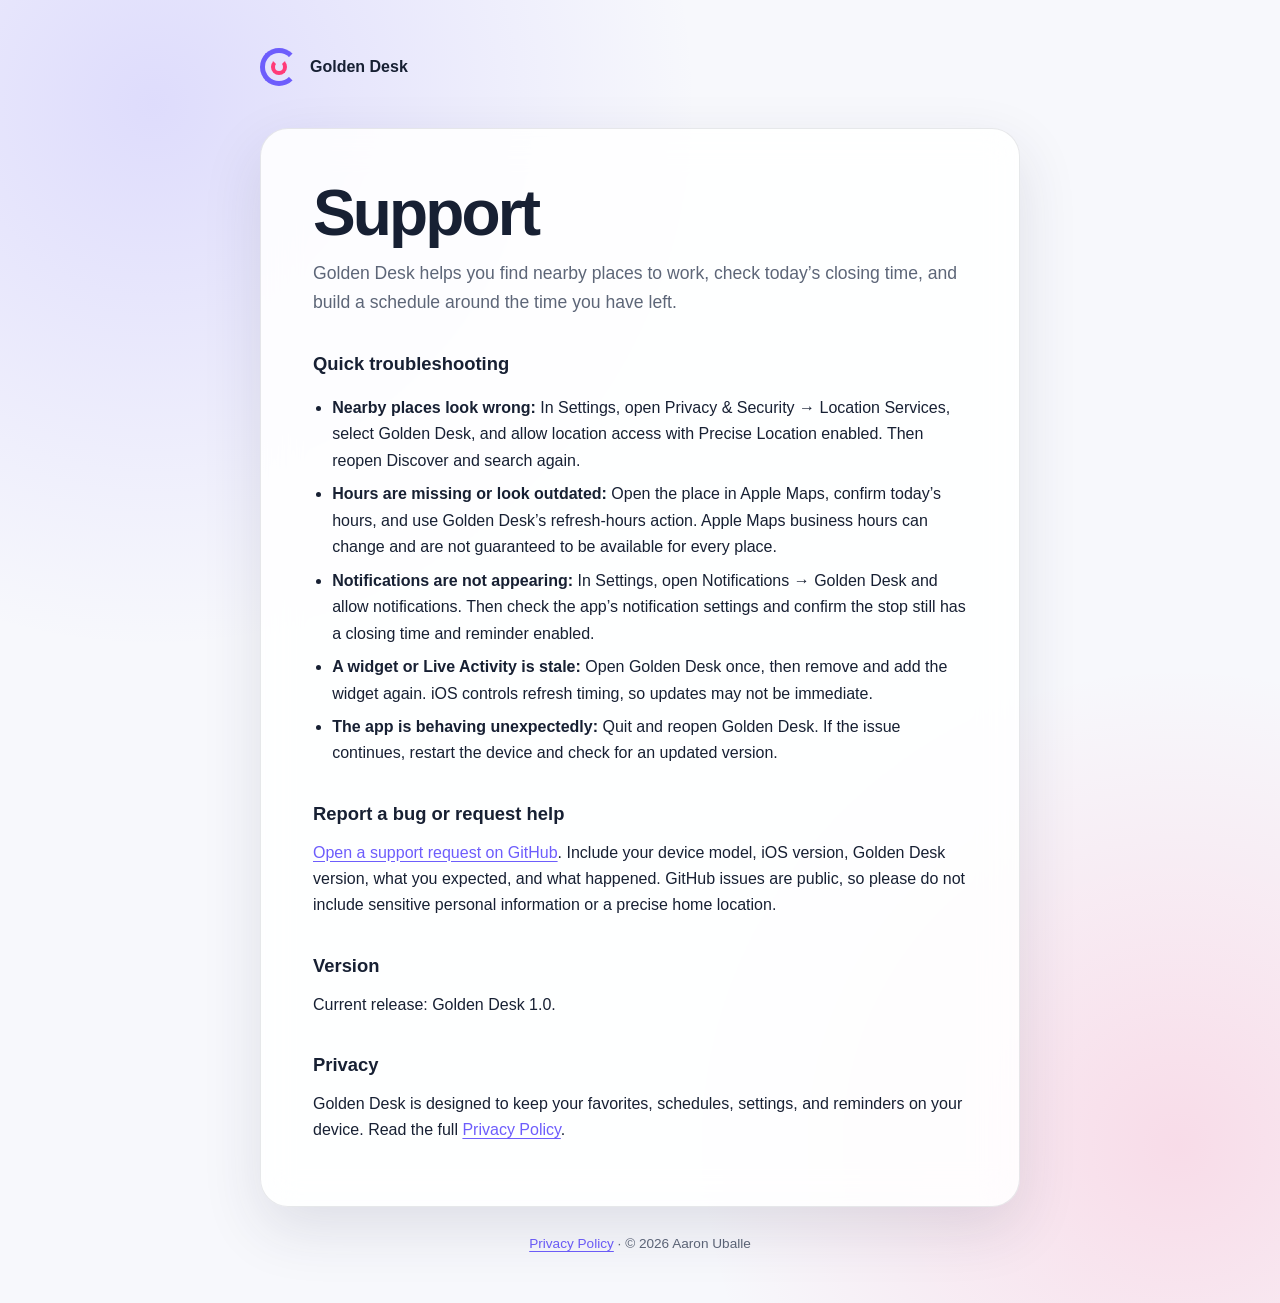
==== docs/golden-desk/support/index.html @ 46071faa "Add Golden Desk support and privacy pages" ====
<!doctype html>
<html lang="en">
<head>
  <meta charset="utf-8">
  <meta name="viewport" content="width=device-width, initial-scale=1">
  <meta name="description" content="Support for Golden Desk.">
  <title>Support — Golden Desk</title>
  <link rel="stylesheet" href="../../assets/styles.css">
</head>
<body>
  <main class="page">
    <a class="brand" href="../"><span class="rings" aria-hidden="true"></span>Golden Desk</a>
    <article class="card">
      <h1>Support</h1>
      <p class="lede">Golden Desk helps you find nearby places to work, check today’s closing time, and build a schedule around the time you have left.</p>
      <h2>Quick troubleshooting</h2>
      <ul>
        <li><strong>Nearby places look wrong:</strong> In Settings, open Privacy &amp; Security → Location Services, select Golden Desk, and allow location access with Precise Location enabled. Then reopen Discover and search again.</li>
        <li><strong>Hours are missing or look outdated:</strong> Open the place in Apple Maps, confirm today’s hours, and use Golden Desk’s refresh-hours action. Apple Maps business hours can change and are not guaranteed to be available for every place.</li>
        <li><strong>Notifications are not appearing:</strong> In Settings, open Notifications → Golden Desk and allow notifications. Then check the app’s notification settings and confirm the stop still has a closing time and reminder enabled.</li>
        <li><strong>A widget or Live Activity is stale:</strong> Open Golden Desk once, then remove and add the widget again. iOS controls refresh timing, so updates may not be immediate.</li>
        <li><strong>The app is behaving unexpectedly:</strong> Quit and reopen Golden Desk. If the issue continues, restart the device and check for an updated version.</li>
      </ul>
      <h2>Report a bug or request help</h2>
      <p><a href="https://github.com/ch1phead/app-support/issues/new">Open a support request on GitHub</a>. Include your device model, iOS version, Golden Desk version, what you expected, and what happened. GitHub issues are public, so please do not include sensitive personal information or a precise home location.</p>
      <h2>Version</h2>
      <p>Current release: Golden Desk 1.0.</p>
      <h2>Privacy</h2>
      <p>Golden Desk is designed to keep your favorites, schedules, settings, and reminders on your device. Read the full <a href="../privacy/">Privacy Policy</a>.</p>
    </article>
    <footer><a href="../privacy/">Privacy Policy</a> · © 2026 Aaron Uballe</footer>
  </main>
</body>
</html>
---- docs/assets/styles.css ----
:root {
  color-scheme: light dark;
  --background: #f7f8fc;
  --surface: rgba(255, 255, 255, 0.88);
  --text: #172033;
  --muted: #5d6678;
  --border: rgba(23, 32, 51, 0.1);
  --accent: #6d5dfc;
  --accent-secondary: #ff3b78;
  --shadow: 0 22px 60px rgba(41, 45, 74, 0.12);
}

@media (prefers-color-scheme: dark) {
  :root {
    --background: #0d1020;
    --surface: rgba(25, 29, 49, 0.9);
    --text: #f4f5fb;
    --muted: #b1b7c7;
    --border: rgba(255, 255, 255, 0.1);
    --shadow: 0 22px 60px rgba(0, 0, 0, 0.28);
  }
}

* { box-sizing: border-box; }
html { font-family: Inter, ui-rounded, "SF Pro Rounded", -apple-system, BlinkMacSystemFont, "Segoe UI", sans-serif; }

body {
  margin: 0;
  min-height: 100vh;
  color: var(--text);
  background:
    radial-gradient(circle at 12% 8%, rgba(109, 93, 252, 0.18), transparent 34rem),
    radial-gradient(circle at 92% 88%, rgba(255, 59, 120, 0.15), transparent 30rem),
    var(--background);
  line-height: 1.65;
}

a { color: var(--accent); text-underline-offset: 0.2em; }
a:hover { text-decoration-thickness: 2px; }

.page { width: min(760px, calc(100% - 32px)); margin: 0 auto; padding: 48px 0; }
.brand { display: inline-flex; align-items: center; gap: 12px; color: var(--text); font-weight: 750; text-decoration: none; }

.rings { position: relative; width: 38px; height: 38px; border: 5px solid var(--accent); border-right-color: transparent; border-radius: 50%; }
.rings::after { content: ""; position: absolute; inset: 6px; border: 4px solid var(--accent-secondary); border-top-color: transparent; border-radius: 50%; }

.card {
  margin-top: 34px;
  padding: clamp(24px, 6vw, 52px);
  background: var(--surface);
  border: 1px solid var(--border);
  border-radius: 28px;
  box-shadow: var(--shadow);
  backdrop-filter: blur(18px);
}

h1 { margin: 0 0 12px; font-size: clamp(2.25rem, 8vw, 4rem); line-height: 1.02; letter-spacing: -0.045em; }
h2 { margin: 2rem 0 0.5rem; font-size: 1.15rem; }
p { margin: 0.65rem 0; }
.lede { color: var(--muted); font-size: 1.1rem; }
.meta { color: var(--muted); font-size: 0.9rem; }
ul { padding-left: 1.2rem; }
li + li { margin-top: 0.45rem; }

.links { display: grid; grid-template-columns: repeat(auto-fit, minmax(210px, 1fr)); gap: 14px; margin-top: 28px; }
.link-card { display: block; padding: 18px; color: var(--text); background: color-mix(in srgb, var(--surface) 86%, transparent); border: 1px solid var(--border); border-radius: 18px; text-decoration: none; }
.link-card strong { display: block; margin-bottom: 3px; }
.link-card span { color: var(--muted); font-size: 0.92rem; }
footer { padding: 26px 6px 0; color: var(--muted); font-size: 0.85rem; text-align: center; }

@media (max-width: 520px) {
  .page { padding: 24px 0; }
  .card { border-radius: 22px; }
}
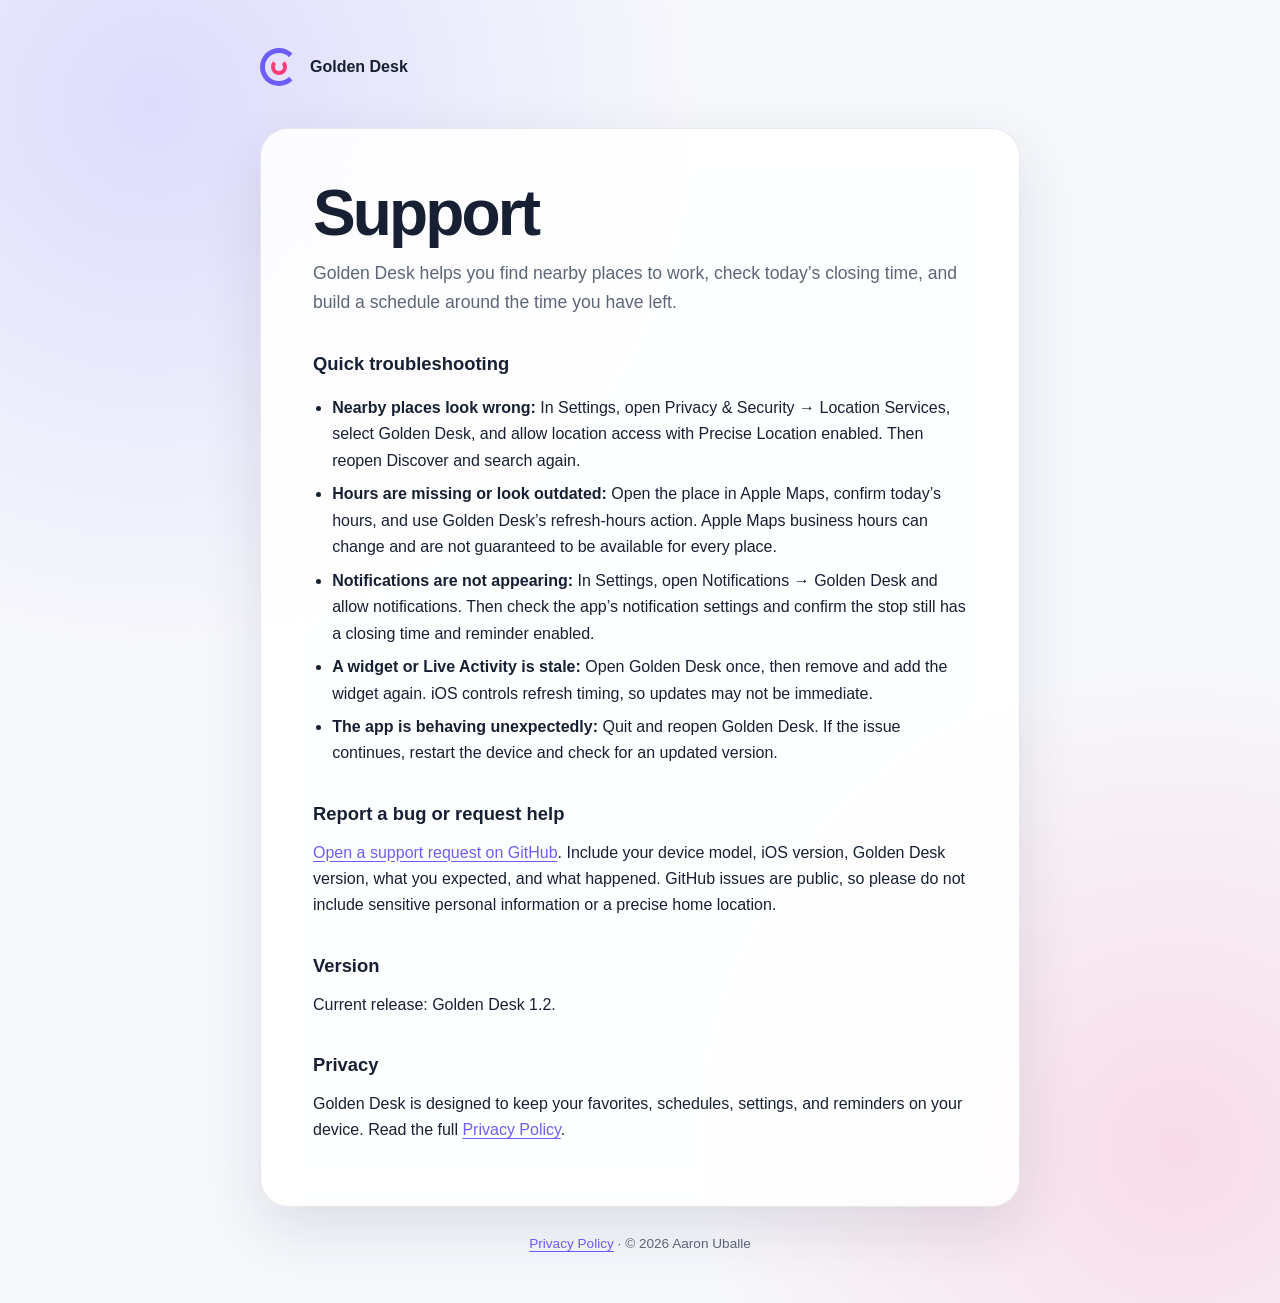
==== commit b20cdcbb: "Update Golden Desk support version to App Store release 1.2" ====
--- a/docs/golden-desk/support/index.html
+++ b/docs/golden-desk/support/index.html
@@ -24,7 +24,7 @@
       <h2>Report a bug or request help</h2>
       <p><a href="https://github.com/ch1phead/app-support/issues/new">Open a support request on GitHub</a>. Include your device model, iOS version, Golden Desk version, what you expected, and what happened. GitHub issues are public, so please do not include sensitive personal information or a precise home location.</p>
       <h2>Version</h2>
-      <p>Current release: Golden Desk 1.0.</p>
+      <p>Current release: Golden Desk 1.2.</p>
       <h2>Privacy</h2>
       <p>Golden Desk is designed to keep your favorites, schedules, settings, and reminders on your device. Read the full <a href="../privacy/">Privacy Policy</a>.</p>
     </article>
